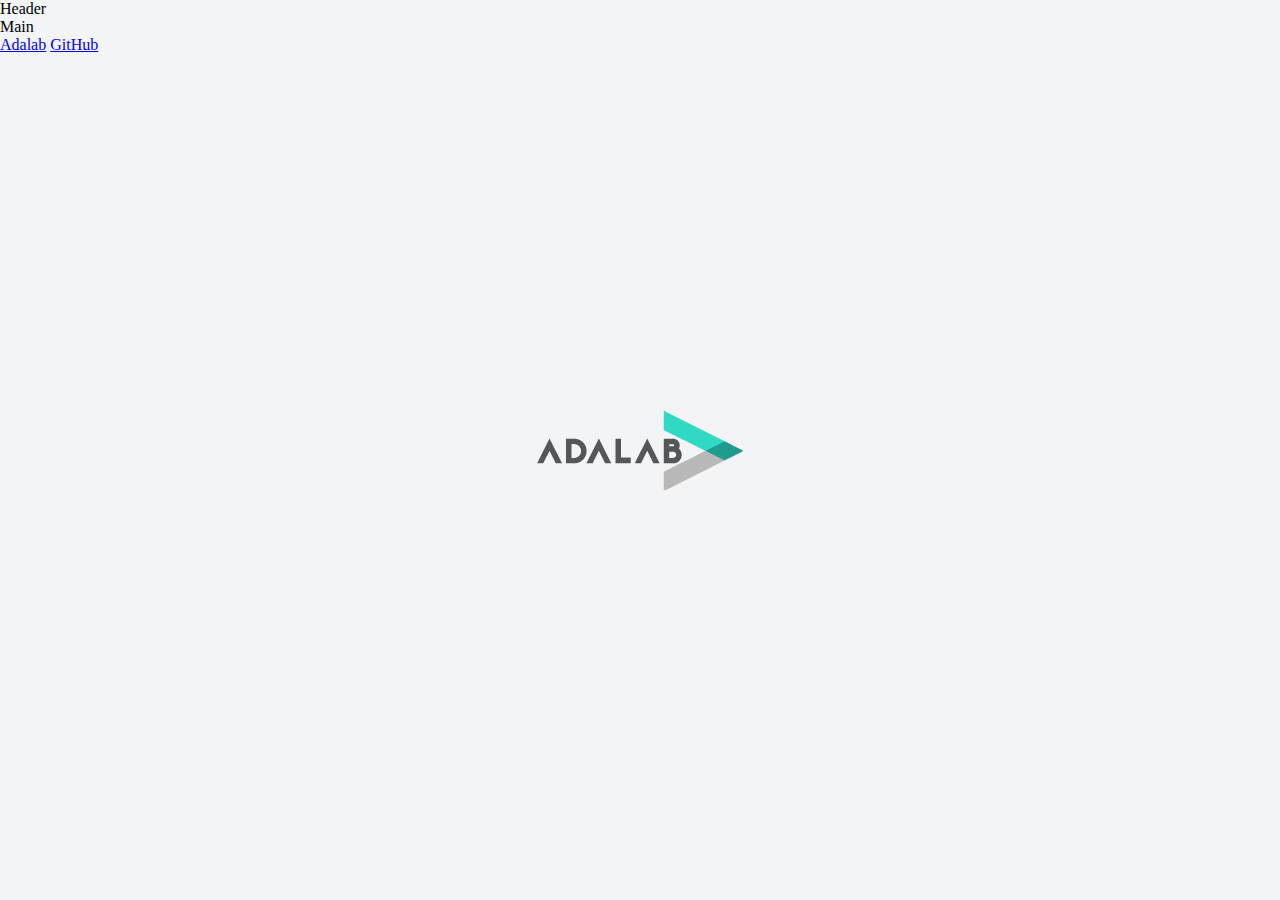
==== docs/index.html @ 450315a1 "Add starter kit and docs" ====
<!DOCTYPE html>
<html lang="es">
    
    <head>
        <meta charset="UTF-8" />
        <meta name="viewport" content="width=device-width, initial-scale=1" />
        <title>Adalab Web Starter Kit</title>
        <link rel="icon" href="./favicon.png" />
        <link rel="stylesheet" href="./assets/css/main.css" />
    </head>
    
    <body>
        <div class="page">
            <header class="page__header">Header</header>
            <main class="page__main">Main</main> <a class="link__adalab" href="https://adalab.es" target="_blank">Adalab</a>

            <a
            class="link__github" href="https://github.com" target="_blank">GitHub</a>
        </div>
    </body>

</html>
---- docs/assets/css/main.css ----
.link__adalab:hover {background-color: #099d8d;color: #fff;}.link__github:hover {background-color: #CCC;color: #000;}body {background: url("../images/logo-adalab-80px.png") center center no-repeat #f3f4f5;margin: 0;height: 100vh;}
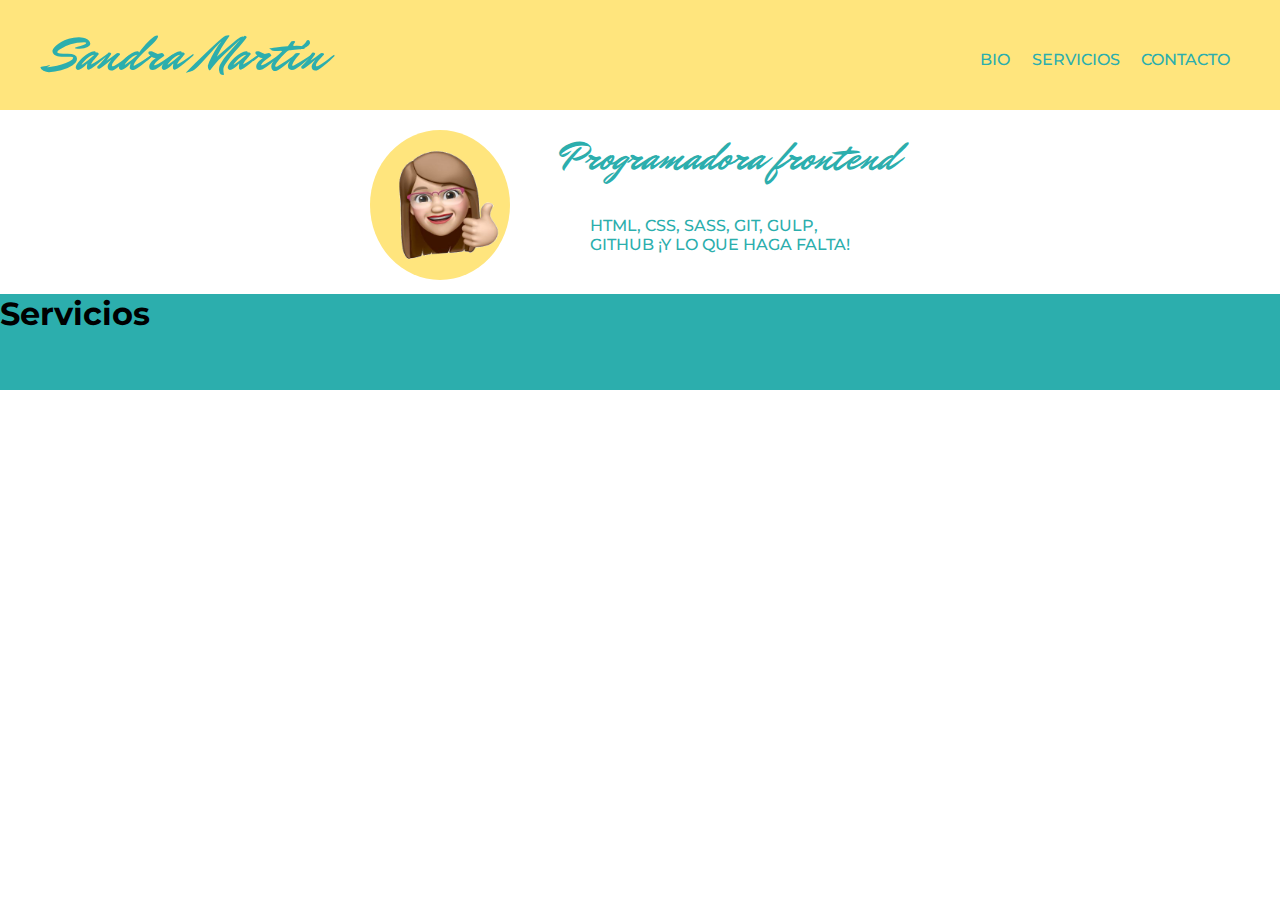
==== commit 6823e84e: "wip services" ====
--- a/docs/index.html
+++ b/docs/index.html
@@ -4,18 +4,66 @@
     <head>
         <meta charset="UTF-8" />
         <meta name="viewport" content="width=device-width, initial-scale=1" />
-        <title>Adalab Web Starter Kit</title>
+        <title>Porfolio colorfull</title>
         <link rel="icon" href="./favicon.png" />
         <link rel="stylesheet" href="./assets/css/main.css" />
+        <link href="https://fonts.googleapis.com/css?family=Montserrat:300,400,500,700|Mr+Dafoe&display=swap"
+        rel="stylesheet" />
     </head>
     
     <body>
         <div class="page">
-            <header class="page__header">Header</header>
-            <main class="page__main">Main</main> <a class="link__adalab" href="https://adalab.es" target="_blank">Adalab</a>
+            <header class="header">
+                <div class="header__container">
+                     <h1 class="header__container__h1">Sandra Martín</h1>
 
-            <a
-            class="link__github" href="https://github.com" target="_blank">GitHub</a>
+                    <nav class="header__container__nav">
+                        <ul class="header__container__nav__ul">
+                            <li class="li">Bio</li>
+                            <li class="li">Servicios</li>
+                            <li class="li">Contacto</li>
+                        </ul>
+                    </nav>
+                </div>
+            </header>
+            <main>
+                <section class="bio">
+                    <div class="bio__container">
+                        <img class="bio__container__img" src="./assets/images/sandra_memoji.png"
+                        alt="Foto Sandra" title="Esta soy yo" />
+                    </div>
+                    <div class="bio__container2">
+                         <h1 class="bio__container2__h1">Programadora frontend</h1>
+
+                         <h2 class="bio__container2__h2">html, css, sass, git, gulp, github ¡y lo que haga falta!</h2>
+
+                    </div>
+                </section>
+                <section class="services">
+                     <h1>Servicios</h1>
+
+                    <div>
+                        <aside>
+                            <img src="" alt="" />
+                             <h2></h2>
+
+                            <p></p>
+                        </aside>
+                        <aside>
+                            <img src="" alt="" />
+                             <h2></h2>
+
+                            <p></p>
+                        </aside>
+                        <aside>
+                            <img src="" alt="" />
+                             <h2></h2>
+
+                            <p></p>
+                        </aside>
+                    </div>
+                </section>
+            </main>
         </div>
     </body>
 
--- a/docs/assets/css/main.css
+++ b/docs/assets/css/main.css
@@ -1 +1 @@
-.link__adalab:hover {background-color: #099d8d;color: #fff;}.link__github:hover {background-color: #CCC;color: #000;}body {background: url("../images/logo-adalab-80px.png") center center no-repeat #f3f4f5;margin: 0;height: 100vh;}
+* {-webkit-box-sizing: border-box;box-sizing: border-box;margin: 0px;padding: 0px;font-family: "Montserrat",sans-serif;}.header {width: 100vw;}.header__container {background: #ffe57d;}.header__container__h1 {font-family: "Mr Dafoe",cursive;color: #2caead;font-size: 50px;text-align: center;background: #ffe57d;padding: 10px 0 10px 0;font-weight: 100;}.header__container__nav {background: #2caead;color: #fff;font-family: "Montserrat",sans-serif;padding: 10px 0 10px 0;}.header__container__nav__ul {list-style: none;display: -webkit-box;display: -ms-flexbox;display: flex;-webkit-box-orient: horizontal;-webkit-box-direction: normal;-ms-flex-direction: row;flex-direction: row;-webkit-box-pack: justify;-ms-flex-pack: justify;justify-content: space-between;margin: 10px 50px;padding: 0px;text-transform: uppercase;}.header__container__nav .li:hover {color: #ff66c4;}.bio {display: -webkit-box;display: -ms-flexbox;display: flex;-webkit-box-orient: vertical;-webkit-box-direction: normal;-ms-flex-direction: column;flex-direction: column;-webkit-box-align: center;-ms-flex-align: center;align-items: center;}.bio__container__img {width: 90px;height: 95px;border-radius: 50%;background: #ffe57d;margin: 20px 30px 10px 0px;}.bio__container2__h1 {font-family: "Mr Dafoe",cursive;font-weight: 50;color: #2caead;text-align: center;font-size: 30px;}.bio__container2__h2 {font-family: "Montserrat",sans-serif;text-transform: uppercase;font-size: 16px;padding: 30px;font-weight: 500;width: 350px;text-align: center;color: #2caead;}.services {background: #2caead;}body {margin: 0px;padding: 0px;-webkit-box-sizing: border-box;box-sizing: border-box;}@media all and (min-width: 768px) {.header__container {display: -webkit-box;display: -ms-flexbox;display: flex;-webkit-box-pack: justify;-ms-flex-pack: justify;justify-content: space-between;}.header__container__h1 {text-align: left;padding: 20px 0px 20px 50px;}.header__container__nav {background: #ffe57d;width: 350px;}.header__container__nav__ul {-webkit-box-pack: justify;-ms-flex-pack: justify;justify-content: space-between;color: #2caead;margin-right: 50px;font-weight: 500;margin-top: 40px;}.bio {-webkit-box-orient: horizontal;-webkit-box-direction: normal;-ms-flex-direction: row;flex-direction: row;-webkit-box-pack: center;-ms-flex-pack: center;justify-content: center;}.bio__container__img {width: 140px;height: 150px;}.bio__container2 {margin-top: 10px;margin-left: 20px;}.bio__container2__h1 {font-size: 40px;text-align: left;}.bio__container2__h2 {text-align: left;}}
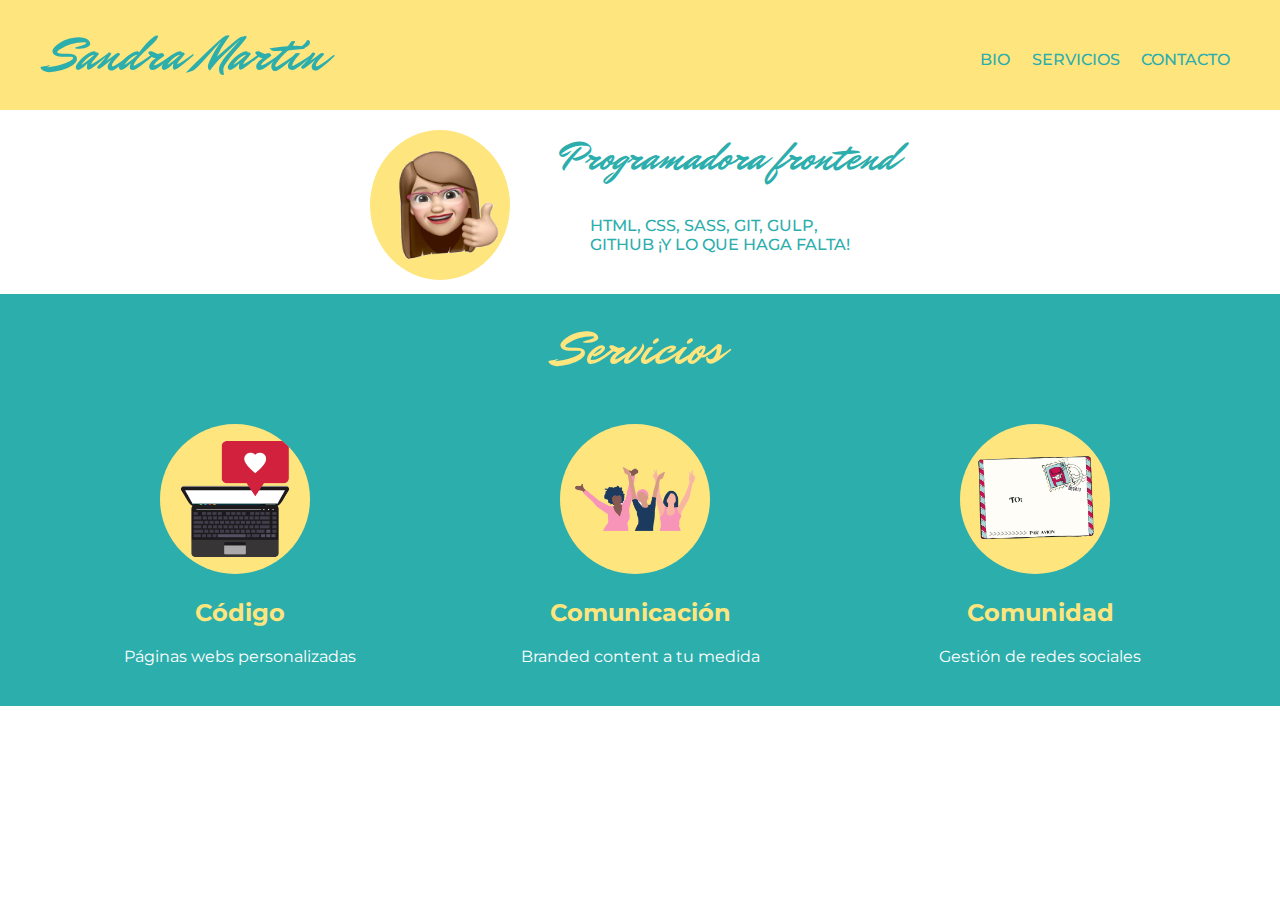
==== commit d37d55a9: "Update docs" ====
--- a/docs/index.html
+++ b/docs/index.html
@@ -40,26 +40,26 @@
                     </div>
                 </section>
                 <section class="services">
-                     <h1>Servicios</h1>
+                     <h1 class="services__h1">Servicios</h1>
 
-                    <div>
-                        <aside>
-                            <img src="" alt="" />
-                             <h2></h2>
+                    <div class="services__aside">
+                        <aside class="services__aside__item">
+                            <img class="icon" src="./assets/images/computer icon.png" alt="" />
+                             <h2 class="title">Código</h2>
 
-                            <p></p>
+                            <p class="text">Páginas webs personalizadas</p>
                         </aside>
-                        <aside>
-                            <img src="" alt="" />
-                             <h2></h2>
+                        <aside class="services__aside__item">
+                            <img class="icon" src="./assets/images/woman.png" alt="" />
+                             <h2 class="title">Comunicación</h2>
 
-                            <p></p>
+                            <p class="text">Branded content a tu medida</p>
                         </aside>
-                        <aside>
-                            <img src="" alt="" />
-                             <h2></h2>
+                        <aside class="services__aside__item">
+                            <img class="icon" src="./assets/images/sobre.png" alt="" />
+                             <h2 class="title">Comunidad</h2>
 
-                            <p></p>
+                            <p class="text">Gestión de redes sociales</p>
                         </aside>
                     </div>
                 </section>
--- a/docs/assets/css/main.css
+++ b/docs/assets/css/main.css
@@ -1 +1 @@
-* {-webkit-box-sizing: border-box;box-sizing: border-box;margin: 0px;padding: 0px;font-family: "Montserrat",sans-serif;}.header {width: 100vw;}.header__container {background: #ffe57d;}.header__container__h1 {font-family: "Mr Dafoe",cursive;color: #2caead;font-size: 50px;text-align: center;background: #ffe57d;padding: 10px 0 10px 0;font-weight: 100;}.header__container__nav {background: #2caead;color: #fff;font-family: "Montserrat",sans-serif;padding: 10px 0 10px 0;}.header__container__nav__ul {list-style: none;display: -webkit-box;display: -ms-flexbox;display: flex;-webkit-box-orient: horizontal;-webkit-box-direction: normal;-ms-flex-direction: row;flex-direction: row;-webkit-box-pack: justify;-ms-flex-pack: justify;justify-content: space-between;margin: 10px 50px;padding: 0px;text-transform: uppercase;}.header__container__nav .li:hover {color: #ff66c4;}.bio {display: -webkit-box;display: -ms-flexbox;display: flex;-webkit-box-orient: vertical;-webkit-box-direction: normal;-ms-flex-direction: column;flex-direction: column;-webkit-box-align: center;-ms-flex-align: center;align-items: center;}.bio__container__img {width: 90px;height: 95px;border-radius: 50%;background: #ffe57d;margin: 20px 30px 10px 0px;}.bio__container2__h1 {font-family: "Mr Dafoe",cursive;font-weight: 50;color: #2caead;text-align: center;font-size: 30px;}.bio__container2__h2 {font-family: "Montserrat",sans-serif;text-transform: uppercase;font-size: 16px;padding: 30px;font-weight: 500;width: 350px;text-align: center;color: #2caead;}.services {background: #2caead;}body {margin: 0px;padding: 0px;-webkit-box-sizing: border-box;box-sizing: border-box;}@media all and (min-width: 768px) {.header__container {display: -webkit-box;display: -ms-flexbox;display: flex;-webkit-box-pack: justify;-ms-flex-pack: justify;justify-content: space-between;}.header__container__h1 {text-align: left;padding: 20px 0px 20px 50px;}.header__container__nav {background: #ffe57d;width: 350px;}.header__container__nav__ul {-webkit-box-pack: justify;-ms-flex-pack: justify;justify-content: space-between;color: #2caead;margin-right: 50px;font-weight: 500;margin-top: 40px;}.bio {-webkit-box-orient: horizontal;-webkit-box-direction: normal;-ms-flex-direction: row;flex-direction: row;-webkit-box-pack: center;-ms-flex-pack: center;justify-content: center;}.bio__container__img {width: 140px;height: 150px;}.bio__container2 {margin-top: 10px;margin-left: 20px;}.bio__container2__h1 {font-size: 40px;text-align: left;}.bio__container2__h2 {text-align: left;}}
+* {-webkit-box-sizing: border-box;box-sizing: border-box;margin: 0px;padding: 0px;font-family: "Montserrat",sans-serif;}.header {width: 100vw;}.header__container {background: #ffe57d;}.header__container__h1 {font-family: "Mr Dafoe",cursive;color: #2caead;font-size: 50px;text-align: center;background: #ffe57d;padding: 10px 0 10px 0;font-weight: 100;}.header__container__nav {background: #2caead;color: #fff;font-family: "Montserrat",sans-serif;padding: 10px 0 10px 0;}.header__container__nav__ul {list-style: none;display: -webkit-box;display: -ms-flexbox;display: flex;-webkit-box-orient: horizontal;-webkit-box-direction: normal;-ms-flex-direction: row;flex-direction: row;-webkit-box-pack: justify;-ms-flex-pack: justify;justify-content: space-between;margin: 10px 50px;padding: 0px;text-transform: uppercase;}.header__container__nav .li:hover {color: #ff66c4;}.bio {display: -webkit-box;display: -ms-flexbox;display: flex;-webkit-box-orient: vertical;-webkit-box-direction: normal;-ms-flex-direction: column;flex-direction: column;-webkit-box-align: center;-ms-flex-align: center;align-items: center;}.bio__container__img {width: 90px;height: 95px;border-radius: 50%;background: #ffe57d;margin: 20px 30px 10px 0px;}.bio__container2__h1 {font-family: "Mr Dafoe",cursive;font-weight: 50;color: #2caead;text-align: center;font-size: 30px;}.bio__container2__h2 {font-family: "Montserrat",sans-serif;text-transform: uppercase;font-size: 16px;padding: 30px;font-weight: 500;width: 350px;text-align: center;color: #2caead;}.services {background: #2caead;}.services__h1 {text-align: center;font-family: "Mr Dafoe",cursive;color: #ffe57d;font-weight: 50;font-size: 50px;padding: 20px 0;}.services__aside {display: -webkit-box;display: -ms-flexbox;display: flex;-webkit-box-orient: vertical;-webkit-box-direction: normal;-ms-flex-direction: column;flex-direction: column;-webkit-box-align: center;-ms-flex-align: center;align-items: center;}.services__aside__item {width: 400px;}.services__aside__item .icon {width: 150px;background: #ffe57d;border-radius: 50%;margin: 5% 30%;}.services__aside__item .icon:hover {opacity: 0.8;background: #ff66c4;border: 8px dotted white;}.services__aside__item .title {color: #ffe57d;text-align: center;font-size: 24px;padding-bottom: 5%;}.services__aside__item .text {color: white;text-align: center;padding-bottom: 10%;}body {margin: 0px;padding: 0px;-webkit-box-sizing: border-box;box-sizing: border-box;}@media all and (min-width: 768px) {.header__container {display: -webkit-box;display: -ms-flexbox;display: flex;-webkit-box-pack: justify;-ms-flex-pack: justify;justify-content: space-between;}.header__container__h1 {text-align: left;padding: 20px 0px 20px 50px;}.header__container__nav {background: #ffe57d;width: 350px;}.header__container__nav__ul {-webkit-box-pack: justify;-ms-flex-pack: justify;justify-content: space-between;color: #2caead;margin-right: 50px;font-weight: 500;margin-top: 40px;}.bio {-webkit-box-orient: horizontal;-webkit-box-direction: normal;-ms-flex-direction: row;flex-direction: row;-webkit-box-pack: center;-ms-flex-pack: center;justify-content: center;}.bio__container__img {width: 140px;height: 150px;}.bio__container2 {margin-top: 10px;margin-left: 20px;}.bio__container2__h1 {font-size: 40px;text-align: left;}.bio__container2__h2 {text-align: left;}.services__aside {-webkit-box-orient: horizontal;-webkit-box-direction: normal;-ms-flex-direction: row;flex-direction: row;}}@media all and (min-width: 1200px) {.services__aside {-webkit-box-pack: center;-ms-flex-pack: center;justify-content: center;}}
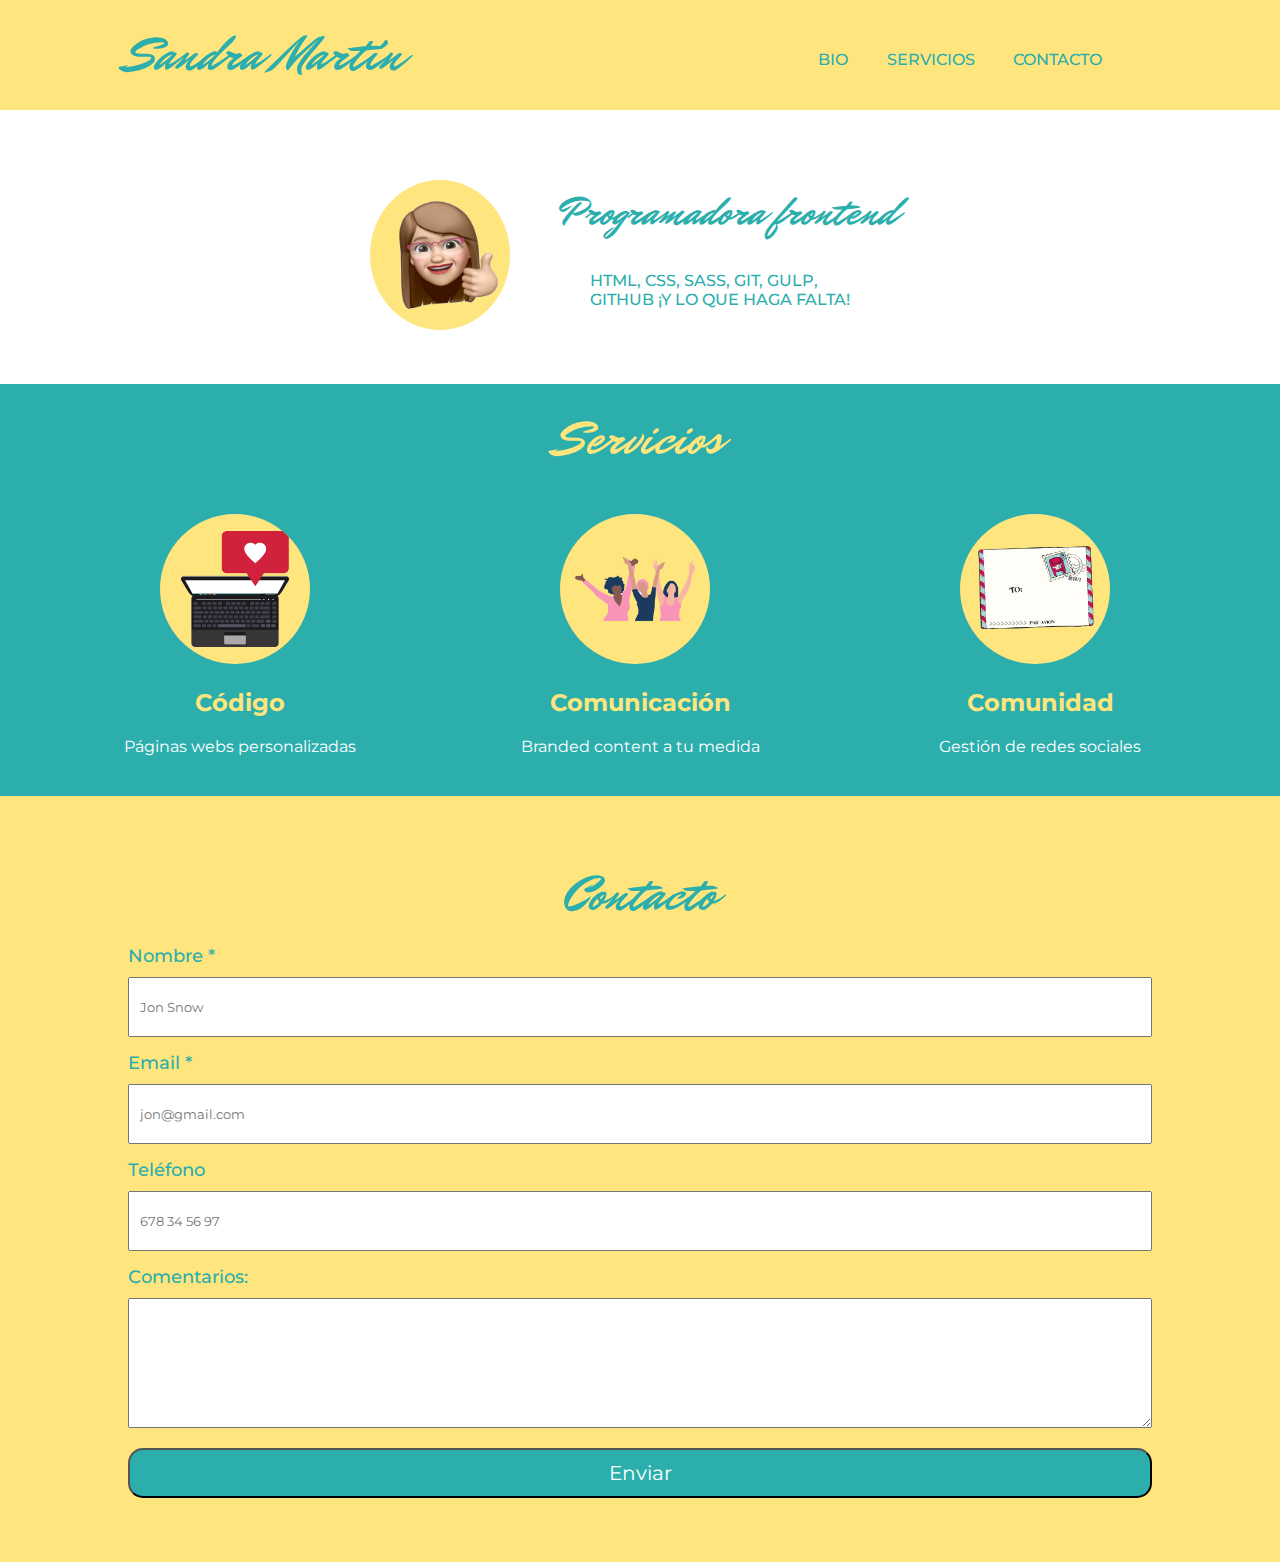
==== commit caf18d83: "Update docs" ====
--- a/docs/index.html
+++ b/docs/index.html
@@ -63,6 +63,25 @@
                         </aside>
                     </div>
                 </section>
+                <section class="contact">
+                     <h1 class="contact__h1">Contacto</h1>
+
+                    <form class="contact__form" action="" method="POST">
+                        <label class="contact__form__label" for="firstName">Nombre *</label>
+                        <input class="contact__form__input" id="firstName" type="text"
+                        name="firstName" required placeholder="Jon Snow" />
+                        <label class="contact__form__label" for="emailAddress">Email *</label>
+                        <input class="contact__form__input" type="email" id="emailAdress"
+                        name="emailAdress" required placeholder="jon@gmail.com" />
+                        <label class="contact__form__label" for="phone">Teléfono</label>
+                        <input class="contact__form__input" id="phone" type="tel"
+                        name="phone" placeholder="678 34 56 97" />
+                        <label class="contact__form__label" for="comments">Comentarios:</label>
+                        <textarea id="comments" name="comments" rows="8" cols="93"></textarea>
+                        <input class="contact__form__submit" type="submit" value="Enviar"
+                        />
+                    </form>
+                </section>
             </main>
         </div>
     </body>
--- a/docs/assets/css/main.css
+++ b/docs/assets/css/main.css
@@ -1 +1 @@
-* {-webkit-box-sizing: border-box;box-sizing: border-box;margin: 0px;padding: 0px;font-family: "Montserrat",sans-serif;}.header {width: 100vw;}.header__container {background: #ffe57d;}.header__container__h1 {font-family: "Mr Dafoe",cursive;color: #2caead;font-size: 50px;text-align: center;background: #ffe57d;padding: 10px 0 10px 0;font-weight: 100;}.header__container__nav {background: #2caead;color: #fff;font-family: "Montserrat",sans-serif;padding: 10px 0 10px 0;}.header__container__nav__ul {list-style: none;display: -webkit-box;display: -ms-flexbox;display: flex;-webkit-box-orient: horizontal;-webkit-box-direction: normal;-ms-flex-direction: row;flex-direction: row;-webkit-box-pack: justify;-ms-flex-pack: justify;justify-content: space-between;margin: 10px 50px;padding: 0px;text-transform: uppercase;}.header__container__nav .li:hover {color: #ff66c4;}.bio {display: -webkit-box;display: -ms-flexbox;display: flex;-webkit-box-orient: vertical;-webkit-box-direction: normal;-ms-flex-direction: column;flex-direction: column;-webkit-box-align: center;-ms-flex-align: center;align-items: center;}.bio__container__img {width: 90px;height: 95px;border-radius: 50%;background: #ffe57d;margin: 20px 30px 10px 0px;}.bio__container2__h1 {font-family: "Mr Dafoe",cursive;font-weight: 50;color: #2caead;text-align: center;font-size: 30px;}.bio__container2__h2 {font-family: "Montserrat",sans-serif;text-transform: uppercase;font-size: 16px;padding: 30px;font-weight: 500;width: 350px;text-align: center;color: #2caead;}.services {background: #2caead;}.services__h1 {text-align: center;font-family: "Mr Dafoe",cursive;color: #ffe57d;font-weight: 50;font-size: 50px;padding: 20px 0;}.services__aside {display: -webkit-box;display: -ms-flexbox;display: flex;-webkit-box-orient: vertical;-webkit-box-direction: normal;-ms-flex-direction: column;flex-direction: column;-webkit-box-align: center;-ms-flex-align: center;align-items: center;}.services__aside__item {width: 400px;}.services__aside__item .icon {width: 150px;background: #ffe57d;border-radius: 50%;margin: 5% 30%;}.services__aside__item .icon:hover {opacity: 0.8;background: #ff66c4;border: 8px dotted white;}.services__aside__item .title {color: #ffe57d;text-align: center;font-size: 24px;padding-bottom: 5%;}.services__aside__item .text {color: white;text-align: center;padding-bottom: 10%;}body {margin: 0px;padding: 0px;-webkit-box-sizing: border-box;box-sizing: border-box;}@media all and (min-width: 768px) {.header__container {display: -webkit-box;display: -ms-flexbox;display: flex;-webkit-box-pack: justify;-ms-flex-pack: justify;justify-content: space-between;}.header__container__h1 {text-align: left;padding: 20px 0px 20px 50px;}.header__container__nav {background: #ffe57d;width: 350px;}.header__container__nav__ul {-webkit-box-pack: justify;-ms-flex-pack: justify;justify-content: space-between;color: #2caead;margin-right: 50px;font-weight: 500;margin-top: 40px;}.bio {-webkit-box-orient: horizontal;-webkit-box-direction: normal;-ms-flex-direction: row;flex-direction: row;-webkit-box-pack: center;-ms-flex-pack: center;justify-content: center;}.bio__container__img {width: 140px;height: 150px;}.bio__container2 {margin-top: 10px;margin-left: 20px;}.bio__container2__h1 {font-size: 40px;text-align: left;}.bio__container2__h2 {text-align: left;}.services__aside {-webkit-box-orient: horizontal;-webkit-box-direction: normal;-ms-flex-direction: row;flex-direction: row;}}@media all and (min-width: 1200px) {.services__aside {-webkit-box-pack: center;-ms-flex-pack: center;justify-content: center;}}
+* {-webkit-box-sizing: border-box;box-sizing: border-box;margin: 0px;padding: 0px;font-family: "Montserrat",sans-serif;}.header {width: 100%;position: fixed;}.header__container {background: #ffe57d;}.header__container__h1 {font-family: "Mr Dafoe",cursive;color: #2caead;font-size: 50px;text-align: center;background: #ffe57d;padding: 10px 0 10px 0;font-weight: 100;position: fixed;width: 100%;}.header__container__nav {border-bottom: 1px solid white;background: #2caead;color: #fff;font-family: "Montserrat",sans-serif;padding: 10px 0 10px 0;position: fixed;width: 100%;margin-top: 90px;}.header__container__nav__ul {list-style: none;display: -webkit-box;display: -ms-flexbox;display: flex;-webkit-box-orient: horizontal;-webkit-box-direction: normal;-ms-flex-direction: row;flex-direction: row;-webkit-box-pack: justify;-ms-flex-pack: justify;justify-content: space-between;margin: 10px 50px;padding: 0px;text-transform: uppercase;}.header__container__nav .li:hover {color: #ff66c4;}.bio {display: -webkit-box;display: -ms-flexbox;display: flex;-webkit-box-orient: vertical;-webkit-box-direction: normal;-ms-flex-direction: column;flex-direction: column;-webkit-box-align: center;-ms-flex-align: center;align-items: center;}.bio__container__img {width: 90px;height: 95px;border-radius: 50%;background: #ffe57d;margin: 180px 30px 10px 0px;}.bio__container2__h1 {font-family: "Mr Dafoe",cursive;font-weight: 50;color: #2caead;text-align: center;font-size: 30px;}.bio__container2__h2 {font-family: "Montserrat",sans-serif;text-transform: uppercase;font-size: 16px;padding: 30px;font-weight: 500;width: 350px;text-align: center;color: #2caead;}.services {background: #2caead;}.services__h1 {text-align: center;font-family: "Mr Dafoe",cursive;color: #ffe57d;font-weight: 50;font-size: 50px;padding: 20px 0;}.services__aside {display: -webkit-box;display: -ms-flexbox;display: flex;-webkit-box-orient: vertical;-webkit-box-direction: normal;-ms-flex-direction: column;flex-direction: column;-webkit-box-align: center;-ms-flex-align: center;align-items: center;}.services__aside__item {width: 400px;}.services__aside__item .icon {width: 150px;background: #ffe57d;border-radius: 50%;margin: 5% 30%;}.services__aside__item .icon:hover {opacity: 0.8;background: #ff66c4;border: 8px dotted white;}.services__aside__item .title {color: #ffe57d;text-align: center;font-size: 24px;padding-bottom: 5%;}.services__aside__item .text {color: white;text-align: center;padding-bottom: 10%;}.contact {background: #ffe57d;padding: 5% 10%;color: #2caead;font-size: 18px;font-weight: 500;}.contact__h1 {font-family: "Mr Dafoe",cursive;font-weight: 50;font-size: 50px;text-align: center;}.contact__form {margin: 0, auto;display: -webkit-box;display: -ms-flexbox;display: flex;-webkit-box-orient: vertical;-webkit-box-direction: normal;-ms-flex-direction: column;flex-direction: column;-webkit-box-pack: justify;-ms-flex-pack: justify;justify-content: space-between;}.contact__form__label {padding-top: 15px;padding-bottom: 10px;}.contact__form__input {padding: 20px 10px;}.contact__form__submit {width: 100%;height: 50px;background: #2caead;color: white;border-radius: 15px;margin-top: 20px;-ms-flex-item-align: center;align-self: center;font-size: 20px;}body {margin: 0px;padding: 0px;-webkit-box-sizing: border-box;box-sizing: border-box;}@media all and (min-width: 768px) {.header__container {display: -webkit-box;display: -ms-flexbox;display: flex;-webkit-box-pack: justify;-ms-flex-pack: justify;justify-content: space-between;}.header__container__h1 {text-align: left;padding: 20px 0px 20px 50px;position: fixed;}.header__container__nav {background: #ffe57d;width: 50%;margin: 0px;margin-left: 50%;border: none;}.header__container__nav__ul {-webkit-box-pack: justify;-ms-flex-pack: justify;justify-content: space-between;color: #2caead;margin-right: 50px;font-weight: 500;margin-top: 40px;}.bio {-webkit-box-orient: horizontal;-webkit-box-direction: normal;-ms-flex-direction: row;flex-direction: row;-webkit-box-pack: center;-ms-flex-pack: center;justify-content: center;}.bio__container__img {width: 140px;height: 150px;margin-bottom: 50px;}.bio__container2 {margin-top: 140px;margin-left: 20px;}.bio__container2__h1 {font-size: 40px;text-align: left;}.bio__container2__h2 {text-align: left;}.services__aside {-webkit-box-orient: horizontal;-webkit-box-direction: normal;-ms-flex-direction: row;flex-direction: row;}}@media all and (min-width: 1200px) {.header__container__h1 {padding-left: 10%;}.header__container__nav {max-width: 30%;margin-left: 60%;border: none;}.services__aside {-webkit-box-pack: center;-ms-flex-pack: center;justify-content: center;}}
